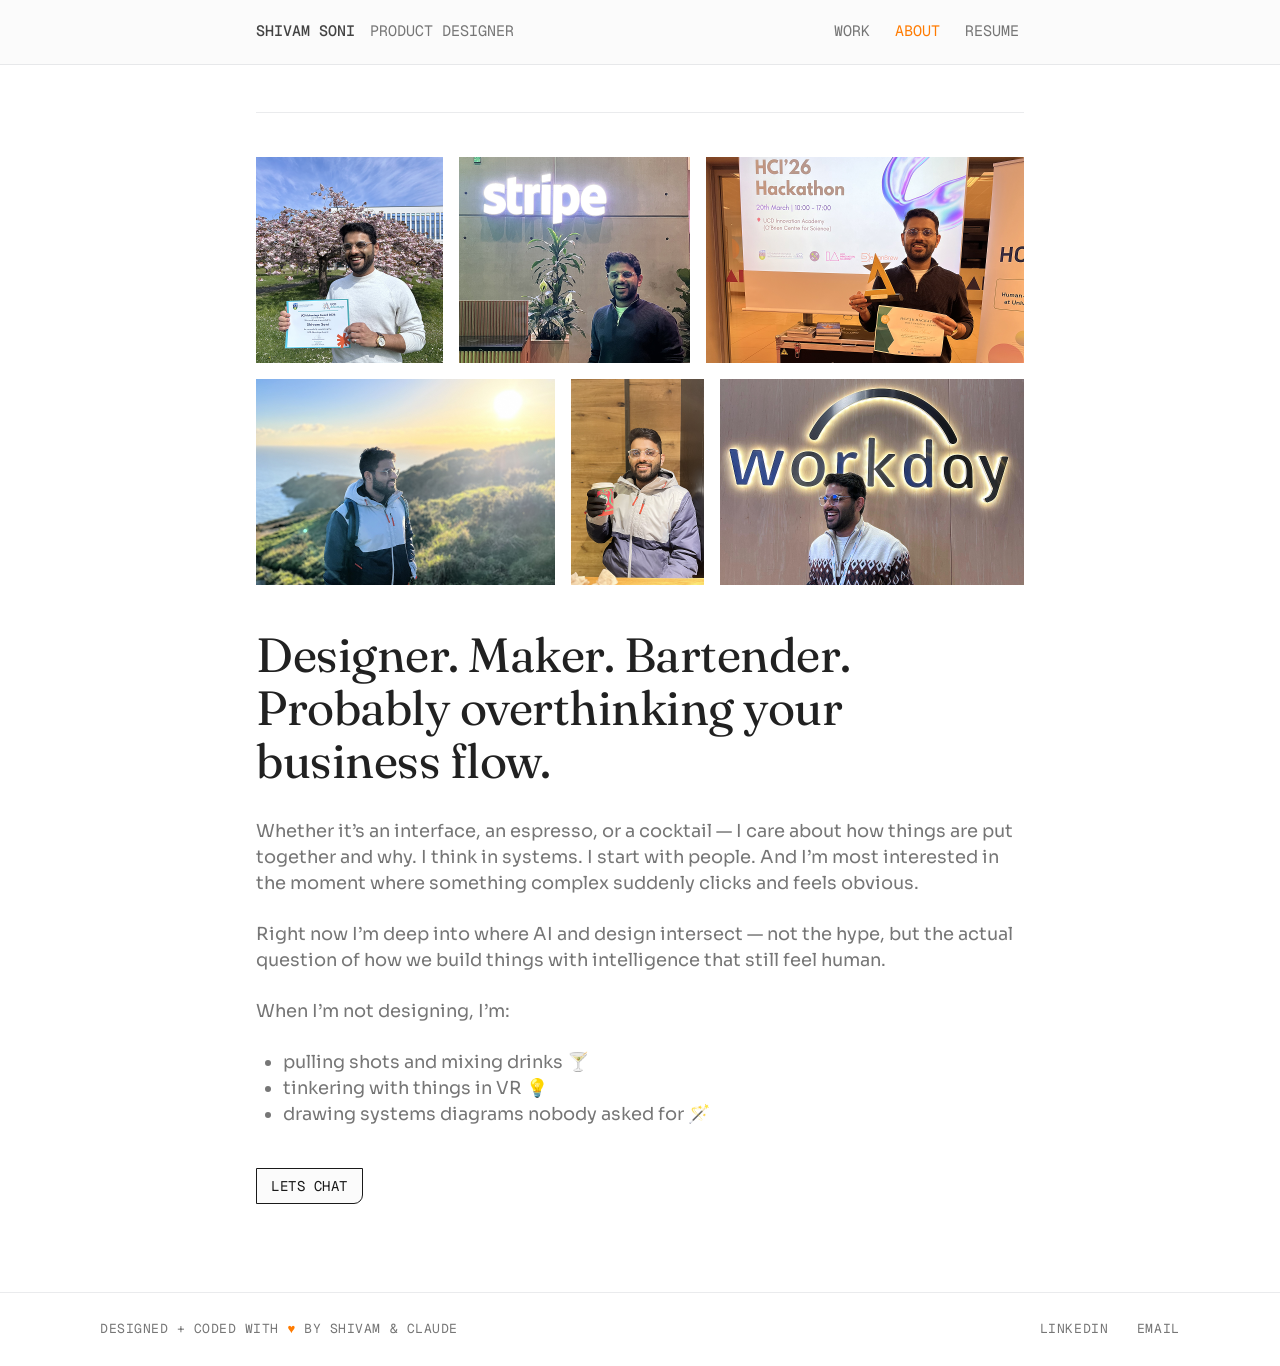
==== about.html @ de3214bd "Promote Home + About redesign, mockups, and favicon to production Sync production from staging (Port" ====
<!DOCTYPE html>
<html lang="en">
<head>
  <meta charset="UTF-8" />
  <meta name="viewport" content="width=device-width, initial-scale=1.0" />
  <link rel="icon" href="assets/favicon.svg" type="image/svg+xml" />
  <link rel="icon" href="assets/favicon-32.png" sizes="32x32" type="image/png" />
  <link rel="apple-touch-icon" href="assets/apple-touch-icon.png" />
  <title>About — Shivam Soni</title>
  <meta name="description" content="About Shivam Soni — product designer, maker and bartender who thinks in systems and starts with people, now working where AI and design intersect." />

  <!-- Open Graph -->
  <meta property="og:type" content="website" />
  <meta property="og:title" content="About — Shivam Soni" />
  <meta property="og:description" content="Designer. Maker. Bartender. Probably overthinking your business flow." />
  <meta property="og:image" content="assets/img/kickfurther/hero.png" />

  <link rel="preconnect" href="https://fonts.googleapis.com" />
  <link rel="preconnect" href="https://fonts.gstatic.com" crossorigin />
  <link href="https://fonts.googleapis.com/css2?family=Fraunces:opsz,wght@9..144,400;9..144,500;9..144,600&family=Mukta:wght@400;500;600;700&family=Sora:wght@400;600&family=Geist+Mono:wght@400;500&display=swap" rel="stylesheet" />
  <link rel="stylesheet" href="assets/css/styles.css" />
</head>
<body class="home about">

  <!-- ===================== TOP NAV ===================== -->
  <header class="site-nav">
    <div class="site-nav__inner">
      <div class="site-nav__rail" aria-hidden="true"></div>
      <div class="site-nav__col">
      <a class="brand" href="index.html">
        <span class="brand__name">Shivam Soni</span>
        <span class="brand__role">Product Designer</span>
      </a>
      <nav class="site-nav__nav" aria-label="Primary">
        <button class="site-nav__toggle" type="button" aria-expanded="false" aria-controls="nav-menu">
          <span>About</span>
          <svg class="site-nav__caret" viewBox="0 0 24 24" fill="none" aria-hidden="true"><path d="M6 9l6 6 6-6" stroke="currentColor" stroke-width="2" stroke-linecap="round" stroke-linejoin="round" /></svg>
        </button>
        <div class="site-nav__links" id="nav-menu">
          <a href="index.html">Work</a>
          <a href="about.html" class="is-current" aria-current="page">About</a>
          <a href="https://drive.google.com/file/d/1szhlKCJLZO5032RSUDJxsAey4lzY45WD/view?usp=drive_link" target="_blank" rel="noopener noreferrer">Resume</a>
        </div>
      </nav>
      </div>
    </div>
  </header>

  <!-- ===================== ABOUT ===================== -->
  <div class="home-layout">
    <main class="home-content">
      <div class="about-stack">

        <hr class="about-divider" />

        <!-- ===== Photo bento ===== -->
        <section class="about-bento" aria-label="Moments">
          <div class="about-bento__row about-bento__row--1">
            <figure class="about-bento__cell asset-slot" data-caption="Cherry blossoms &amp; a certificate">
              <img src="assets/img/about/photo-1.png" alt="Shivam holding a certificate under cherry blossoms" />
            </figure>
            <figure class="about-bento__cell asset-slot" data-caption="At the Stripe office">
              <img src="assets/img/about/photo-2.png" alt="Shivam in front of a Stripe sign" />
            </figure>
            <figure class="about-bento__cell asset-slot" data-caption="HCI&rsquo;26 Hackathon award">
              <img src="assets/img/about/photo-3.png" alt="Shivam holding an award at the HCI 2026 Hackathon" />
            </figure>
          </div>
          <div class="about-bento__row about-bento__row--2">
            <figure class="about-bento__cell asset-slot" data-caption="Sunset over the hills">
              <img src="assets/img/about/photo-4.png" alt="Shivam on a hillside at sunset" />
            </figure>
            <figure class="about-bento__cell asset-slot" data-caption="Coffee in hand">
              <img src="assets/img/about/photo-5.png" alt="Shivam holding a drink" />
            </figure>
            <figure class="about-bento__cell asset-slot" data-caption="At the Workday office">
              <img src="assets/img/about/photo-6.png" alt="Shivam in front of a Workday sign" />
            </figure>
          </div>
        </section>

        <!-- ===== Text ===== -->
        <div class="about-text">
          <h1 class="about-heading">Designer. Maker. Bartender. Probably overthinking your business flow.</h1>

          <div class="about-body">
            <p>Whether it&rsquo;s an interface, an espresso, or a cocktail &mdash; I care about how things are put together and why. I think in systems. I start with people. And I&rsquo;m most interested in the moment where something complex suddenly clicks and feels obvious.</p>
            <p>Right now I&rsquo;m deep into where AI and design intersect &mdash; not the hype, but the actual question of how we build things with intelligence that still feel human.</p>
            <p>When I&rsquo;m not designing, I&rsquo;m:</p>
            <ul>
              <li>pulling shots and mixing drinks &#127864;</li>
              <li>tinkering with things in VR &#128161;</li>
              <li>drawing systems diagrams nobody asked for &#129668;</li>
            </ul>
          </div>
        </div>

      </div>

      <div class="about-cta-wrap">
        <a class="about-cta" href="mailto:shivamsoni164@gmail.com">Lets Chat</a>
      </div>
    </main>
  </div>

  <!-- ===================== FOOTER ===================== -->
  <footer class="site-footer">
    <div class="site-footer__inner">
      <p class="site-footer__credit">Designed + Coded with <span class="heart">&hearts;</span> by Shivam &amp; Claude</p>
      <nav class="site-footer__links" aria-label="Social">
        <a href="https://www.linkedin.com/in/designbyshivam/" target="_blank" rel="noopener noreferrer">LinkedIn</a>
        <a href="mailto:shivamsoni164@gmail.com" target="_blank" rel="noopener noreferrer">Email</a>
      </nav>
    </div>
  </footer>

  <script src="assets/js/main.js"></script>
</body>
</html>
---- assets/css/styles.css ----
/* =====================================================================
   Sahayya case study — Shivam Soni
   Design tokens mirrored from Figma (Portfolio-Collab, node 13:1399)
   ===================================================================== */

:root {
  /* =================================================================
     Design tokens — single source of truth for the whole site.
     Values mirror the Figma "Mode 1" token export (Grey + Tangy Orange).
     ================================================================= */

  /* ---- Grey ramp (Figma "Grey") ---- */
  --grey-40:  #fbfbfb;
  --grey-50:  #fafafa;
  --grey-100: #f5f5f5;
  --grey-200: #e6e6e6;
  --grey-300: #d6d6d6;
  --grey-400: #a5a5a5;
  --grey-500: #767676;
  --grey-600: #575757;
  --grey-700: #434343;
  --grey-800: #212121;
  --grey-900: #1a1a1a;
  --grey-950: #0a0a0a;

  /* ---- Tangy Orange ramp (Figma "Tangy Orange") — brand accent ---- */
  --tangy-50:  #fff9ec;
  --tangy-100: #fff2d3;
  --tangy-200: #ffe2a5;
  --tangy-300: #ffcc6d;
  --tangy-400: #ffab32;
  --tangy-500: #ff910a;
  --tangy-600: #ff7b00;
  --tangy-700: #cc5902;
  --tangy-800: #a1460b;
  --tangy-900: #823b0c;
  --tangy-950: #461c04;

  /* ---- Semantic aliases (use these in components) ---- */
  --accent:        var(--tangy-600);   /* primary brand accent  #ff7b00 */
  --accent-strong: var(--tangy-700);   /* hover / pressed        #cc5902 */
  --accent-soft:   var(--tangy-400);   /* soft accent rules      #ffab32 */
  --accent-tint:   var(--tangy-50);    /* faint accent surface   #fff9ec */

  /* ---- Product / illustrative colours (NOT brand tokens — see note) ---- */
  --blue:       #3b41e3;      /* Sahayya app UI recreation */
  --blue-10:    #f5f5fe;
  --error:      #ff5630;      /* SQL-error dialog (semantic red) */
  --success:    #1f8a4c;      /* "mandatory/positive" status pill */

  /* ---- Surfaces ---- */
  --bg:            #ffffff;
  --persona-bg:    #f6efe6;   /* warm cream card (illustrative) */
  --lavender:      #f4f0fe;   /* hero placeholder tint (illustrative) */
  --hairline:      rgba(50, 64, 79, 0.10);

  /* ---- Type ---- */
  --font-sans: "Mukta", "Ek Mukta", -apple-system, BlinkMacSystemFont, "Segoe UI", Roboto, Arial, sans-serif;
  --font-mono: "Geist Mono", ui-monospace, SFMono-Regular, Menlo, Consolas, monospace;
  /* Serif display face for headings (Fraunces), matching the Figma design */
  --font-display: "Fraunces", Georgia, "Times New Roman", serif;
  /* Body/UI face for the Home + About pages (Figma uses Sora) */
  --font-body: "Sora", -apple-system, BlinkMacSystemFont, "Segoe UI", Roboto, Arial, sans-serif;

  /* ---- Layout ---- */
  --nav-h: 64px;
  --content-max: 768px;
  --sidebar-w: 200px;
  --gutter: 64px;
  --page-pad-x: 60px;
  --wrap-max: 1200px;
  --section-gap: 88px;
}

/* ---------------------------------------------------------------- reset */
*,
*::before,
*::after { box-sizing: border-box; }

html { scroll-behavior: smooth; scroll-padding-top: calc(var(--nav-h) + 24px); }

body {
  margin: 0;
  background: var(--bg);
  color: var(--grey-600);
  font-family: var(--font-sans);
  font-size: 18px;
  line-height: 1.6;
  -webkit-font-smoothing: antialiased;
  text-rendering: optimizeLegibility;
}

img { max-width: 100%; display: block; }
a { color: inherit; text-decoration: none; }

/* ================================================================= NAV */
.site-nav {
  position: sticky;
  top: 0;
  z-index: 100;
  background: var(--grey-40);            /* Figma grey/40 #fbfbfb */
  border-bottom: 1px solid var(--hairline);
}
.site-nav__inner {
  max-width: var(--wrap-max);
  margin: 0 auto;
  min-height: var(--nav-h);
  padding: 20px var(--page-pad-x) 21px;
  display: flex;
  align-items: center;
  gap: var(--gutter);
}
/* Empty rail + capped column mirror the page's content layout exactly,
   so the brand/links line up with the intro + cards below at every width. */
.site-nav__rail { flex: 0 0 var(--sidebar-w); }
.site-nav__col {
  flex: 1 1 auto;
  min-width: 0;
  max-width: var(--content-max);
  display: flex;
  align-items: center;
  justify-content: space-between;
}
.brand {
  display: flex;
  gap: 15px;
  align-items: flex-start;
  font-family: var(--font-mono);
  font-size: 15px;
  line-height: 22.5px;
  text-transform: uppercase;
}
.brand__name  { color: var(--grey-700); font-weight: 500; }
.brand__role  { color: var(--grey-500); }

/* ---- Primary nav wrapper (holds the desktop links + mobile toggle) ---- */
.site-nav__nav { position: relative; display: flex; align-items: center; }

.site-nav__links {
  display: flex;
  align-items: center;
  gap: 15px;
  font-family: var(--font-mono);
  font-size: 15px;
  line-height: 22.5px;
  text-transform: uppercase;
  color: var(--grey-500);
}
.site-nav__links a {
  padding: 0 5px;
  color: var(--grey-500);
  transition: color .18s ease;
}
.site-nav__links a:hover { color: var(--grey-700); }
.site-nav__links a.is-current { color: var(--accent); }

/* ---- Mobile dropdown toggle (hidden on desktop) ---- */
.site-nav__toggle {
  display: none;
  align-items: center;
  gap: 2px;
  padding: 0 5px;
  margin: 0;
  border: 0;
  background: none;
  cursor: pointer;
  font-family: var(--font-mono);
  font-size: 15px;
  line-height: 22.5px;
  text-transform: uppercase;
  color: var(--accent);
}
.site-nav__caret {
  width: 24px;
  height: 24px;
  flex: 0 0 auto;
  transition: transform .18s ease;
}
.site-nav__toggle[aria-expanded="true"] .site-nav__caret { transform: rotate(180deg); }

/* ============================================================== LAYOUT */
.layout {
  max-width: var(--wrap-max);
  margin: 0 auto;
  padding: 72px var(--page-pad-x) 40px;
  display: flex;
  align-items: flex-start;
  gap: var(--gutter);
}

/* ---- Sidebar ---- */
.sidebar {
  position: sticky;
  top: calc(var(--nav-h) + 40px);
  flex: 0 0 var(--sidebar-w);
  width: var(--sidebar-w);
}
.sidebar__back {
  display: inline-block;
  font-family: var(--font-mono);
  font-size: 13px;
  text-transform: uppercase;
  letter-spacing: .06em;
  color: var(--grey-500);
  margin-bottom: 28px;
  transition: color .18s ease;
}
.sidebar__back:hover { color: var(--grey-800); }

.section-nav { display: flex; flex-direction: column; gap: 12px; }
.section-nav__link {
  font-family: var(--font-mono);
  font-size: 13px;
  text-transform: uppercase;
  letter-spacing: .04em;
  color: var(--grey-400);
  transition: color .18s ease;
  width: fit-content;
}
.section-nav__link:hover { color: var(--grey-600); }
.section-nav__link.is-active { color: var(--grey-900); }

/* ---- Content column ---- */
.content {
  flex: 1 1 auto;
  min-width: 0;
  max-width: var(--content-max);
}

.section { margin-bottom: var(--section-gap); }
.section:last-child { margin-bottom: 0; }

/* ============================================================ TYPE-SETS */
.eyebrow {
  font-family: var(--font-mono);
  font-size: 15px;
  letter-spacing: .04em;
  text-transform: uppercase;
  color: var(--grey-400);
  margin: 0 0 22px;
}

.hero__title {
  font-family: var(--font-display);
  font-optical-sizing: auto;
  font-size: clamp(32px, 4.8vw, 48px);
  line-height: 1.06;
  letter-spacing: -0.015em;
  color: var(--grey-800);
  font-weight: 400;
  margin: 0 0 22px;
}
.hero__subtitle {
  font-size: clamp(19px, 2.2vw, 22px);
  line-height: 1.45;
  color: var(--grey-400);
  margin: 0 0 40px;
  max-width: 680px;
}

.section__title {
  font-family: var(--font-display);
  font-optical-sizing: auto;
  font-size: clamp(28px, 4vw, 42px);
  line-height: 1.12;
  letter-spacing: -0.005em;
  color: var(--grey-800);
  font-weight: 400;
  margin: 0 0 20px;
}

.body {
  font-size: clamp(18px, 2.2vw, 22px);
  line-height: 1.45;
  color: var(--grey-500);
  margin: 0 0 22px;
  max-width: var(--content-max);
}
.body:last-child { margin-bottom: 0; }
.body strong { color: var(--grey-800); font-weight: 600; }

.caption {
  font-family: var(--font-mono);
  font-size: 13px;
  color: var(--grey-400);
  margin: 12px 0 28px;
}

/* ================================================================ META */
.meta {
  display: grid;
  grid-template-columns: repeat(4, 1fr);
  gap: 48px;
  margin: 0;
  padding-top: 8px;
}
.meta__col dt {
  font-family: var(--font-mono);
  font-size: 14px;
  text-transform: uppercase;
  letter-spacing: .03em;
  color: var(--grey-500);
  margin-bottom: 8px;
}
.meta__col dd {
  margin: 0;
  font-size: 16px;
  line-height: 1.5;
  color: var(--grey-600);
}

/* ======================================================= ASSET SLOTS */
/* Framed placeholders that "just work" whether or not the real
   exported image is present. When the <img> loads, it covers the
   placeholder; when it 404s, main.js reveals a labelled panel.       */
.asset-slot {
  position: relative;
  margin: 0 0 32px;
  border: 1px solid var(--hairline);
  border-radius: 6px;
  overflow: hidden;
  background: var(--lavender);
}
.asset-slot img { width: 100%; height: auto; display: block; }

.asset-slot.is-missing { background: var(--grey-40); }
.asset-slot.is-missing img { display: none; }
.asset-slot.is-missing::after {
  content: attr(data-caption) " — add to /images";
  display: flex;
  align-items: center;
  justify-content: center;
  text-align: center;
  padding: 24px;
  min-height: 100%;
  font-family: var(--font-mono);
  font-size: 13px;
  color: var(--grey-400);
  background:
    repeating-linear-gradient(45deg, transparent, transparent 11px, rgba(0,0,0,.02) 11px, rgba(0,0,0,.02) 12px);
}
/* Give empty slots a sensible height via aspect ratios */
.hero__image { aspect-ratio: 766 / 512; }
.diagram { aspect-ratio: 761 / 325; }
.diagram--matrix { aspect-ratio: 768 / 630; background: var(--grey-40); }
.diagram--wide { aspect-ratio: 768 / 158; }
.asset-slot.is-missing { aspect-ratio: auto; }
/* When a real image is present, let it define the height (avoids crop/gap
   when an export's ratio differs slightly from the placeholder box). */
.asset-slot:has(img) { aspect-ratio: auto; border: none; background: transparent; border-radius: 0; }
.asset-slot.is-missing.hero__image::after { min-height: 320px; }
.asset-slot.is-missing.diagram::after { min-height: 240px; }
.asset-slot.is-missing.diagram--matrix::after { min-height: 420px; }
.asset-slot.is-missing.diagram--wide::after { min-height: 120px; }

/* Small dialog image — keep it dialog-sized, not full width */
.error-slot { max-width: 420px; }

/* ============================================================ PERSONA */
.persona {
  display: grid;
  grid-template-columns: 320px 1fr;
  gap: 0;
  background: var(--persona-bg);
  border-radius: 10px;
  overflow: hidden;
  margin-bottom: 40px;
}
.persona__media {
  position: relative;
  min-height: 340px;
  background: #e9ddcb;
}
.persona__photo {
  margin: 0;
  border: none;
  border-radius: 0;
  height: 100%;
  background: #e2d4bf;
}
.persona__photo,
.persona__photo img { height: 100%; }
.persona__photo img { object-fit: cover; }
.persona__photo.is-missing { aspect-ratio: auto; }
.persona__photo.is-missing::after { min-height: 340px; }

.persona__body { padding: 32px 34px; }
.persona__kicker {
  font-family: var(--font-mono);
  font-size: 12px;
  letter-spacing: .08em;
  text-transform: uppercase;
  color: var(--accent);
  margin: 0 0 14px;
}
.persona__name {
  font-size: 32px;
  line-height: 1.1;
  font-weight: 600;
  color: var(--grey-800);
  margin: 0 0 14px;
}
.persona__name span { color: var(--accent); }
.persona__desc {
  font-size: 16px;
  color: var(--grey-600);
  margin: 0 0 20px;
}
.persona__quote {
  margin: 0 0 22px;
  padding-left: 16px;
  border-left: 2px solid var(--accent-soft);
  font-size: 16px;
  font-style: italic;
  color: var(--grey-700);
}

/* ---- chips ---- */
.chip-row { list-style: none; margin: 0; padding: 0; display: flex; flex-wrap: wrap; gap: 8px; }
.chip {
  font-family: var(--font-mono);
  font-size: 12px;
  letter-spacing: .02em;
  color: var(--grey-600);
  background: rgba(255, 255, 255, 0.7);
  border: 1px solid rgba(0, 0, 0, 0.06);
  border-radius: 999px;
  padding: 6px 12px;
  white-space: nowrap;
}
.chip--overlay {
  position: absolute;
  z-index: 2;
  background: rgba(255, 255, 255, 0.92);
  box-shadow: 0 2px 10px rgba(0, 0, 0, 0.08);
}
.chip--a { top: 16px; left: 16px; }
.chip--b { bottom: 16px; left: 16px; }

/* =============================================================== HMW */
.hmw { list-style: none; margin: 22px 0; padding: 0; display: flex; flex-direction: column; gap: 28px; }
.hmw__item {
  border-left: 2px solid var(--accent-soft);
  padding: 2px 0 2px 18px;
  font-style: italic;
  font-size: 18px;
  line-height: 1.5;
  color: var(--grey-600);
}
.hmw__item strong { color: var(--grey-800); font-weight: 600; }

/* ========================================================= UI CARD */
.ui-card {
  border: 1px solid var(--grey-300);
  border-radius: 8px;
  overflow: hidden;
  background: #fff;
  box-shadow: 0 8px 30px rgba(0, 0, 0, 0.05);
  margin: 8px 0 4px;
}
.ui-card__tabs {
  display: flex;
  flex-wrap: wrap;
  gap: 4px;
  padding: 10px 14px 0;
  background: var(--blue-10);
  border-bottom: 1px solid var(--grey-300);
}
.ui-tab {
  font-family: var(--font-mono);
  font-size: 12px;
  color: var(--grey-500);
  padding: 8px 12px;
  border-radius: 6px 6px 0 0;
}
.ui-tab.is-active { color: var(--blue); background: #fff; font-weight: 500; box-shadow: inset 0 -2px 0 var(--blue); }
.ui-card__meta {
  display: flex;
  align-items: center;
  flex-wrap: wrap;
  gap: 10px;
  padding: 14px 18px;
  font-family: var(--font-mono);
  font-size: 12px;
  color: var(--grey-500);
}
.ui-status {
  font-family: var(--font-mono);
  font-size: 11px;
  text-transform: uppercase;
  letter-spacing: .04em;
  padding: 3px 9px;
  border-radius: 999px;
}
.ui-status--positive { color: var(--success); background: rgba(31, 138, 76, 0.10); }
.ui-status--mandatory { color: var(--accent); background: var(--accent-tint); }

.ui-table-wrap { overflow-x: auto; }
.ui-table { width: 100%; border-collapse: collapse; font-size: 14px; min-width: 460px; }
.ui-table th {
  text-align: left;
  font-family: var(--font-mono);
  font-size: 11px;
  text-transform: uppercase;
  letter-spacing: .04em;
  color: var(--grey-400);
  font-weight: 500;
  padding: 10px 18px;
  border-bottom: 1px solid var(--grey-300);
  background: var(--grey-40);
}
.ui-table td { padding: 11px 18px; color: var(--grey-700); border-bottom: 1px solid var(--grey-300); }
.ui-table__section td {
  font-family: var(--font-mono);
  font-size: 11px;
  text-transform: uppercase;
  letter-spacing: .05em;
  color: var(--grey-500);
  background: var(--blue-10);
}
.ui-table tbody tr:last-child td { border-bottom: none; }
.ui-card__remark {
  margin: 0;
  padding: 14px 18px 16px;
  font-size: 14px;
  color: var(--grey-600);
  border-top: 1px solid var(--grey-300);
}
.ui-card__remark span {
  font-family: var(--font-mono);
  font-size: 11px;
  text-transform: uppercase;
  letter-spacing: .04em;
  color: var(--grey-400);
  margin-right: 10px;
}

/* ======================================================= ERROR CARD */
.error-card {
  border: 1px solid rgba(255, 86, 48, 0.35);
  border-radius: 8px;
  background: #fff;
  max-width: 420px;
  margin: 8px 0 32px;
  overflow: hidden;
  box-shadow: 0 8px 30px rgba(0, 0, 0, 0.05);
}
.error-card__head {
  display: flex;
  align-items: center;
  gap: 10px;
  background: rgba(255, 86, 48, 0.08);
  color: var(--error);
  font-weight: 600;
  font-size: 15px;
  padding: 14px 18px;
  border-bottom: 1px solid rgba(255, 86, 48, 0.2);
}
.error-card__dot { width: 10px; height: 10px; border-radius: 50%; background: var(--error); flex: 0 0 auto; }
.error-card__label {
  font-family: var(--font-mono);
  font-size: 11px;
  text-transform: uppercase;
  letter-spacing: .05em;
  color: var(--grey-400);
  margin: 16px 18px 6px;
}
.error-card__body { margin: 0; padding: 0 18px 18px; font-size: 14px; color: var(--grey-600); line-height: 1.6; }

/* ============================================================= FOOTER */
.site-footer {
  border-top: 1px solid var(--hairline);
  margin-top: 40px;
}
.site-footer__inner {
  max-width: var(--wrap-max);
  margin: 0 auto;
  padding: 26px var(--page-pad-x);
  display: flex;
  align-items: center;
  justify-content: space-between;
  gap: 20px;
}
.site-footer__credit {
  font-family: var(--font-mono);
  font-size: 13px;
  text-transform: uppercase;
  letter-spacing: .04em;
  color: var(--grey-500);
  margin: 0;
}
.heart { color: var(--accent); }
.site-footer__links {
  display: flex;
  gap: 28px;
  font-family: var(--font-mono);
  font-size: 13px;
  text-transform: uppercase;
  letter-spacing: .05em;
  color: var(--grey-500);
}
.site-footer__links a { transition: color .18s ease; }
.site-footer__links a:hover { color: var(--grey-800); }

/* ============================================================== HOME */
.visually-hidden {
  position: absolute; width: 1px; height: 1px; padding: 0; margin: -1px;
  overflow: hidden; clip: rect(0 0 0 0); white-space: nowrap; border: 0;
}
/* Homepage has no sidebar, so its content is a single column centred on
   the page (not offset by an empty rail like the case-study layout). */
.home-layout {
  max-width: calc(var(--content-max) + var(--page-pad-x) * 2);
  margin: 0 auto;
  padding: 72px var(--page-pad-x) 40px;
}
.home-rail { display: none; }
.home-content { min-width: 0; max-width: none; }

/* Centre the shared nav on the homepage so it lines up with that column */
.home .site-nav__rail { display: none; }
.home .site-nav__col { margin: 0 auto; }

/* =====================================================================
   HOME PAGE (Figma 273:76 desktop / 313:3715 mobile)
   Wide two-column layout: hero (heading + intro), then case rows pairing
   a text column with a MacBook browser mockup. Two-column >=1280px,
   single-column stack below (tablet + mobile).
   ===================================================================== */
/* Full-width nav on the homepage (no sidebar rail; not the centred About nav).
   The nav wrap matches the homepage content wrap so the brand + links line up
   with the content edges at full width. */
.hp .site-nav__rail { display: none; }
.hp .site-nav__col { max-width: none; }
.hp .site-nav__inner,
.hp .site-footer__inner { max-width: calc(1602px + var(--page-pad-x) * 2); }

.hp-main {
  max-width: calc(1602px + var(--page-pad-x) * 2);
  margin: 0 auto;
  padding: clamp(48px, 8vw, 120px) var(--page-pad-x);
}
.hp-stack { display: flex; flex-direction: column; gap: 44px; }

/* ---- Hero ---- */
.hp-hero {
  display: flex;
  gap: 60px;
  align-items: flex-end;
  padding-bottom: 40px;
}
.hp-hero__title {
  flex: 642 1 0;
  min-width: 0;
  margin: 0;
  font-family: var(--font-display);
  font-optical-sizing: auto;
  font-weight: 400;
  font-size: clamp(24px, 3.4vw, 45px);
  line-height: 1.3;
  letter-spacing: -0.023em;
  color: var(--grey-900);
}
.hp-hero__title strong { font-weight: 600; }
.hp-hero__intro {
  flex: 900 1 0;
  min-width: 0;
  margin: 0;
  font-family: var(--font-body);
  font-size: clamp(14px, 1.15vw, 18px);
  line-height: 1.56;
  letter-spacing: 0.005em;
  color: var(--grey-700);
}
.hp-hero__intro strong { font-weight: 600; }

.hp-divider { border: 0; border-top: 1px solid var(--grey-300); margin: 0; }

/* ---- Work ---- */
.hp-work { display: flex; flex-direction: column; gap: 60px; padding-top: 40px; }
.hp-case {
  display: flex;
  gap: 60px;
  align-items: flex-start;
  text-decoration: none;
  color: inherit;
  border-radius: 12px;
  outline-offset: 8px;
}
.hp-case__text {
  flex: 642 1 0;
  min-width: 0;
  display: flex;
  flex-direction: column;
  gap: 36px;
}
.hp-case__head { display: flex; flex-direction: column; gap: 22px; }
.hp-eyebrow {
  font-family: var(--font-mono);
  font-size: clamp(12px, 1vw, 16px);
  line-height: 1.4;
  letter-spacing: .02em;
  text-transform: uppercase;
  color: var(--grey-400);
  margin: 0;
}
.hp-case__title {
  font-family: var(--font-display);
  font-optical-sizing: auto;
  font-weight: 400;
  font-size: clamp(22px, 2.6vw, 34px);
  line-height: 1.14;
  letter-spacing: -0.01em;
  color: var(--grey-900);
  margin: 0;
  transition: color .2s ease;
}
.hp-case__subtitle {
  font-family: var(--font-body);
  font-size: clamp(14px, 1.15vw, 18px);
  line-height: 1.45;
  color: var(--grey-700);
  margin: 0;
}
.hp-meta { display: flex; flex-wrap: wrap; gap: 16px; margin: 0; }
.hp-meta__col { display: flex; flex-direction: column; gap: 8px; flex: 0 0 auto; width: 180px; }
.hp-meta__col dt {
  font-family: var(--font-mono);
  font-size: clamp(12px, 1vw, 16px);
  line-height: 1.4;
  text-transform: uppercase;
  color: var(--grey-600);
}
.hp-meta__col dd {
  margin: 0;
  font-family: var(--font-body);
  font-size: clamp(14px, 1.15vw, 18px);
  line-height: 1.33;
  color: var(--grey-400);
}
.hp-case:hover .hp-case__title { color: var(--accent); }
.hp-case:focus-visible { outline: 2px solid var(--accent); }

/* ---- Case media (single browser-mockup image supplied by the designer) ---- */
.hp-case__media { flex: 900 1 0; min-width: 0; margin: 0; }
.hp-case__media.asset-slot { border: 0; border-radius: 0; background: transparent; }
.hp-case__media.asset-slot:not(.is-missing) { aspect-ratio: auto; }
.hp-case__media img { width: 100%; height: auto; display: block; }
/* Placeholder box until the mockup image is uploaded */
.hp-case__media.is-missing { aspect-ratio: 1600 / 1000; background: var(--grey-100); }
.hp-case__media.is-missing::after { min-height: 200px; }

/* Stack to a single column on tablet + mobile; laptop mockup goes on top */
@media (max-width: 1279px) {
  /* Stacked column: reset the desktop flex ratios (flex-basis:0 would collapse
     the height of each item — notably the mockup image — to 0 in a column). */
  .hp-hero { flex-direction: column; align-items: flex-start; gap: 30px; padding-bottom: 0; }
  .hp-hero__title, .hp-hero__intro { flex: 0 0 auto; width: 100%; }
  .hp-case { flex-direction: column; gap: 24px; }
  .hp-case__text { flex: 0 0 auto; width: 100%; }
  .hp-case__media { flex: 0 0 auto; width: 100%; order: -1; }
  .hp-work { gap: 44px; }
}
@media (max-width: 640px) {
  /* Meta columns shrink so Role + Timeline still sit side by side on phones */
  .hp-meta__col { width: auto; min-width: 108px; }
}

/* ========================================================= ANIMATION */
.fade-in { opacity: 0; transform: translateY(18px); transition: opacity .6s ease, transform .6s ease; }
.fade-in.visible { opacity: 1; transform: none; }
@media (prefers-reduced-motion: reduce) {
  html { scroll-behavior: auto; }
  .fade-in { opacity: 1; transform: none; transition: none; }
}

/* ========================================================= RESPONSIVE */
@media (max-width: 1080px) {
  :root { --page-pad-x: 40px; --gutter: 44px; --sidebar-w: 176px; }
}

@media (max-width: 900px) {
  :root { --page-pad-x: 32px; --section-gap: 64px; }
  /* Sidebar collapses, so the nav spans the full width too */
  .site-nav__rail { display: none; }
  .site-nav__col { max-width: none; }
  /* align-items:stretch pins the content column to the screen width so
     wide children (e.g. the Kickfurther blueprint strip) scroll inside
     their own box instead of blowing the page out horizontally. */
  .layout { flex-direction: column; align-items: stretch; padding-top: 40px; gap: 0; }
  .sidebar {
    position: static;
    width: 100%;
    flex-basis: auto;
    margin-bottom: 40px;
    padding-bottom: 20px;
    border-bottom: 1px solid var(--hairline);
  }
  .sidebar__back { margin-bottom: 18px; }
  .section-nav {
    flex-direction: row;
    flex-wrap: wrap;
    gap: 10px 18px;
  }
  .content { max-width: none; }
  .persona { grid-template-columns: 1fr; }
  .persona__media { min-height: 260px; }
  .persona__photo.is-missing::after { min-height: 220px; }
}

@media (max-width: 640px) {
  :root { --page-pad-x: 20px; --nav-h: 60px; }
  body { font-size: 16px; }
  .site-nav__inner { padding: 20px var(--page-pad-x) 21px; }

  /* Collapse the inline links into a dropdown revealed by the toggle */
  .site-nav__toggle { display: inline-flex; }
  .site-nav__links {
    display: none;
    position: absolute;
    top: calc(100% + 21px);
    right: 0;
    flex-direction: column;
    align-items: flex-start;
    gap: 15px;
    width: 120px;
    padding: 20px;
    background: var(--grey-100);                  /* Figma grey/100 */
    box-shadow: 0 2px 1px rgba(165, 165, 165, 0.1);
    z-index: 110;
  }
  .site-nav__links.is-open { display: flex; }

  .meta { grid-template-columns: repeat(2, 1fr); gap: 28px; }
  .persona__body { padding: 24px; }
  .site-footer__inner { flex-direction: column; align-items: flex-start; gap: 14px; }
}

@media (max-width: 400px) {
  .meta { grid-template-columns: 1fr; }
}

/* ---- Home responsive ---- */
@media (max-width: 900px) {
  .home-layout { padding-top: 40px; gap: 0; }
  .home-rail { display: none; }
  .home-content { max-width: none; }
}


/* =====================================================================
   Kickfurther case study — page-specific overrides
   Type system differs from Sahayya: Fraunces (display, serif) for
   headings, Ek Mukta for body, mono for labels. Merged into this single stylesheet (scoped to body.kf).
   ===================================================================== */

body.kf {
  /* Redefine the shared font tokens for this page only */
  --font-sans: "Mukta", "Ek Mukta", -apple-system, BlinkMacSystemFont, "Segoe UI", Roboto, Arial, sans-serif;
  --font-display: "Fraunces", Georgia, "Times New Roman", serif;
  --font-mono: "Geist Mono", ui-monospace, SFMono-Regular, Menlo, Consolas, monospace;

  /* Kickfurther-specific tokens */
  --kf-purple: #8b3fa3;
  --red-200: #fee5ea;
  --red-700: #ed3355;
  --red-800: #c72850;

  font-size: 18px;
}

/* ---- Type tuning for the serif/sans pairing ---- */
.kf .eyebrow { font-size: 15px; color: var(--grey-600); }

.kf .hero__title {
  font-weight: 400;
  font-size: clamp(32px, 4.8vw, 48px);
  line-height: 1.06;
  letter-spacing: -0.015em;
  font-optical-sizing: auto;
}
.kf .hero__subtitle {
  font-size: clamp(19px, 2.2vw, 22px);
  line-height: 1.45;
  color: var(--grey-400);
  max-width: 680px;
}
.kf .section__title {
  font-weight: 400;
  font-size: clamp(28px, 4vw, 42px);
  line-height: 1.12;
  letter-spacing: -0.005em;
  font-optical-sizing: auto;
}
.kf .body {
  font-size: clamp(18px, 2.2vw, 22px);
  line-height: 1.45;
  color: var(--grey-500);
}

/* ---- Sub-section headings (Ek Mukta Medium 26) ---- */
.kf-subhead {
  font-family: var(--font-sans);
  font-weight: 500;
  font-size: clamp(21px, 2.6vw, 26px);
  line-height: 1.25;
  color: var(--grey-700);
  margin: 10px 0 20px;
}

/* ---- The "in the dark" statements: Ek Mukta 22 / grey-700, bold lead-in,
       subtle grey-40 fill + orange left rule (per Figma) ---- */
.kf .hmw { gap: 30px; }
.kf .hmw__item {
  font-style: normal;
  font-size: clamp(18px, 2.2vw, 22px);
  line-height: 1.45;
  color: var(--grey-700);
  background: var(--grey-40);
  padding: 6px 0 6px 15px;
}
.kf .hmw__item strong { color: var(--grey-700); font-weight: 700; }

/* ===================================================== PROMISE CARDS */
.kf-cards {
  list-style: none;
  margin: 32px 0;
  padding: 0;
  display: grid;
  grid-template-columns: repeat(3, 1fr);
  gap: 24px;
}
.kf-card {
  display: flex;
  flex-direction: column;
  gap: 16px;
  background: var(--grey-50);
  border-radius: 12px;
  padding: 24px;
}
.kf-card__icon {
  width: 44px;
  height: 44px;
  border-radius: 50%;
  background: var(--kf-purple);
  display: flex;
  align-items: center;
  justify-content: center;
  flex: 0 0 auto;
  color: #fff;
}
.kf-card__icon svg { width: 20px; height: 20px; display: block; }
.kf-card__title {
  font-family: var(--font-sans);
  font-weight: 600;
  font-size: 20px;
  line-height: 1.25;
  color: var(--grey-900);
  margin: 0;
}
.kf-card__desc {
  font-size: 16px;
  line-height: 1.5;
  color: var(--grey-500);
  margin: 0;
}

/* ============================================== COMPLIANCE / ALERTS */
.kf-status {
  border: 1px solid var(--grey-200);
  border-radius: 10px;
  overflow: hidden;
  background: #fff;
  box-shadow: 0 8px 30px rgba(0, 0, 0, 0.05);
  margin: 8px 0 40px;
}
.kf-status__tabs {
  display: flex;
  flex-wrap: wrap;
  gap: 6px 22px;
  padding: 16px 20px;
  border-bottom: 1px solid var(--grey-200);
  background: var(--grey-40);
}
.kf-status__tab {
  display: inline-flex;
  align-items: center;
  gap: 8px;
  font-family: var(--font-mono);
  font-size: 12px;
  letter-spacing: .02em;
  text-transform: uppercase;
  color: var(--grey-600);
}
.kf-x {
  display: inline-flex;
  align-items: center;
  justify-content: center;
  width: 16px;
  height: 16px;
  border-radius: 50%;
  background: var(--red-700);
  color: #fff;
  font-size: 12px;
  line-height: 1;
}
.kf-alerts { list-style: none; margin: 0; padding: 14px 16px; display: flex; flex-direction: column; gap: 10px; }
.kf-alert {
  background: var(--red-200);
  color: var(--red-800);
  border-radius: 8px;
  padding: 12px 16px;
  font-size: 14px;
  line-height: 1.45;
}
.kf-alert a { color: var(--red-800); font-weight: 600; text-decoration: underline; text-underline-offset: 2px; }

/* ===================================================== BLUEPRINT STRIP */
.kf-strip {
  display: flex;
  gap: 16px;
  overflow-x: auto;
  padding-bottom: 10px;
  margin: 8px 0 32px;
  scroll-snap-type: x mandatory;
  -webkit-overflow-scrolling: touch;
}
.kf-strip__item {
  flex: 0 0 auto;
  height: clamp(240px, 40vw, 380px);
  margin: 0;
  scroll-snap-align: start;
}
.kf-strip__item img { width: auto; height: 100%; max-width: none; }

/* ===================================================== STAT TILES */
.kf-stats {
  display: grid;
  grid-template-columns: repeat(2, 1fr);
  gap: 24px;
  margin: 28px 0 8px;
}
.kf-stat {
  background: var(--grey-50);
  border: none;
  border-top: 3px solid var(--accent-soft);
  border-radius: 0;
  padding: 22px 24px;
  display: flex;
  flex-direction: column;
  gap: 12px;
}
.kf-stat__icon { width: 29px; height: 29px; color: var(--accent); flex: 0 0 auto; }
.kf-stat__icon svg { width: 100%; height: 100%; display: block; }
.kf-stat__num {
  font-family: var(--font-sans);
  font-weight: 700;
  font-size: clamp(34px, 4.6vw, 42px);
  line-height: 1;
  color: var(--grey-700);
}
.kf-stat__label {
  font-size: clamp(18px, 2.2vw, 24px);
  line-height: 1.35;
  color: var(--grey-700);
}

/* ===================================================== ASSET ASPECTS */
.kf .diagram--marketplace { aspect-ratio: 768 / 337; }
.kf .diagram--flow        { aspect-ratio: 768 / 420; }
.kf .diagram--investor    { aspect-ratio: 768 / 253; }
.kf .diagram--business    { aspect-ratio: 768 / 456; }
.kf .diagram--wide        { aspect-ratio: 840 / 193; }

.kf .asset-slot.is-missing.diagram--marketplace::after { min-height: 220px; }
.kf .asset-slot.is-missing.diagram--flow::after        { min-height: 280px; }
.kf .asset-slot.is-missing.diagram--investor::after    { min-height: 180px; }
.kf .asset-slot.is-missing.diagram--business::after    { min-height: 320px; }
.kf .asset-slot.is-missing.diagram--wide::after        { min-height: 150px; }
.kf .asset-slot.is-missing.kf-strip__item::after       { min-height: 220px; }

/* ===================================================== RESPONSIVE */
@media (max-width: 900px) {
  .kf-cards { grid-template-columns: 1fr; gap: 28px; }
}
@media (max-width: 640px) {
  body.kf { font-size: 17px; }
  .kf-stats { grid-template-columns: 1fr; }
  .kf-strip__item { flex-basis: 92%; }
}


/* =====================================================================
   About page (Figma node 236:2569) — centred column, photo bento,
   display heading + body. Reuses .home-layout / .home-content centring.
   ===================================================================== */
body.about .home-layout { padding-top: 47px; padding-bottom: 48px; }

.about-stack { display: flex; flex-direction: column; gap: 44px; width: 100%; }
.about-divider { border: 0; border-top: 1px solid var(--hairline); margin: 0; width: 100%; }

/* Photo bento — 768 × 428, two rows of three (widths per Figma). */
.about-bento {
  display: flex;
  flex-direction: column;
  gap: 16px;
  width: 100%;
  aspect-ratio: 768 / 428;
}
.about-bento__row { display: flex; gap: 16px; flex: 1 1 0; min-height: 0; }
.about-bento__cell {
  position: relative;
  min-width: 0;
  height: 100%;
  margin: 0;
  overflow: hidden;
  border-radius: 0;
}
.about-bento__cell img { width: 100%; height: 100%; object-fit: cover; display: block; }
/* Flex-grow ratios reproduce the exact column widths at 768 and scale down. */
.about-bento__row--1 .about-bento__cell:nth-child(1) { flex: 187 0 0; }
.about-bento__row--1 .about-bento__cell:nth-child(2) { flex: 231 0 0; }
.about-bento__row--1 .about-bento__cell:nth-child(3) { flex: 318 0 0; }
.about-bento__row--2 .about-bento__cell:nth-child(1) { flex: 299 0 0; }
.about-bento__row--2 .about-bento__cell:nth-child(2) { flex: 133 0 0; }
.about-bento__row--2 .about-bento__cell:nth-child(3) { flex: 304 0 0; }
/* Keep the missing-image placeholder filling its cell until photos are added */
.about-bento__cell.is-missing { aspect-ratio: auto; }
.about-bento__cell.is-missing::after { min-height: 100%; }

.about-text { display: flex; flex-direction: column; gap: 32px; width: 100%; }
.about-heading {
  font-family: var(--font-display);
  font-optical-sizing: auto;
  font-weight: 400;
  font-size: clamp(24px, 4.8vw, 48px);
  line-height: 1.1;
  letter-spacing: -0.01em;
  color: var(--grey-800);
  margin: 0;
}
/* Body switches to Sora (Figma) — 18/25 desktop, 14/24 mobile */
.about-body p {
  font-family: var(--font-body);
  font-size: clamp(14px, 1.4vw, 18px);
  line-height: 1.45;
  color: var(--grey-500);
  margin: 0 0 25px;
}
.about-body p:last-child { margin-bottom: 0; }
.about-body ul { margin: 0; padding-left: 27px; list-style: disc; }
.about-body li {
  font-family: var(--font-body);
  font-size: clamp(14px, 1.4vw, 18px);
  line-height: 1.45;
  color: var(--grey-500);
}

/* "Lets Chat" button — bordered pill, only the bottom-right corner rounded */
.about-cta-wrap { margin-top: 40px; }
.about-cta {
  display: inline-flex;
  align-items: center;
  justify-content: center;
  padding: 10px 14px;
  background: var(--grey-40);
  border: 1px solid var(--grey-900);
  border-radius: 0 0 9px 0;
  font-family: var(--font-mono);
  font-size: 14px;
  line-height: 1;
  letter-spacing: .04em;
  text-transform: uppercase;
  color: var(--grey-900);
  transition: background .18s ease, color .18s ease;
}
.about-cta:hover { background: var(--grey-900); color: var(--grey-40); }

@media (max-width: 640px) {
  .about-bento { aspect-ratio: auto; }
  .about-bento__row { height: 150px; flex: 0 0 auto; gap: 4px; }
  .about-bento { gap: 8px; }
  .about-divider { display: none; }
}
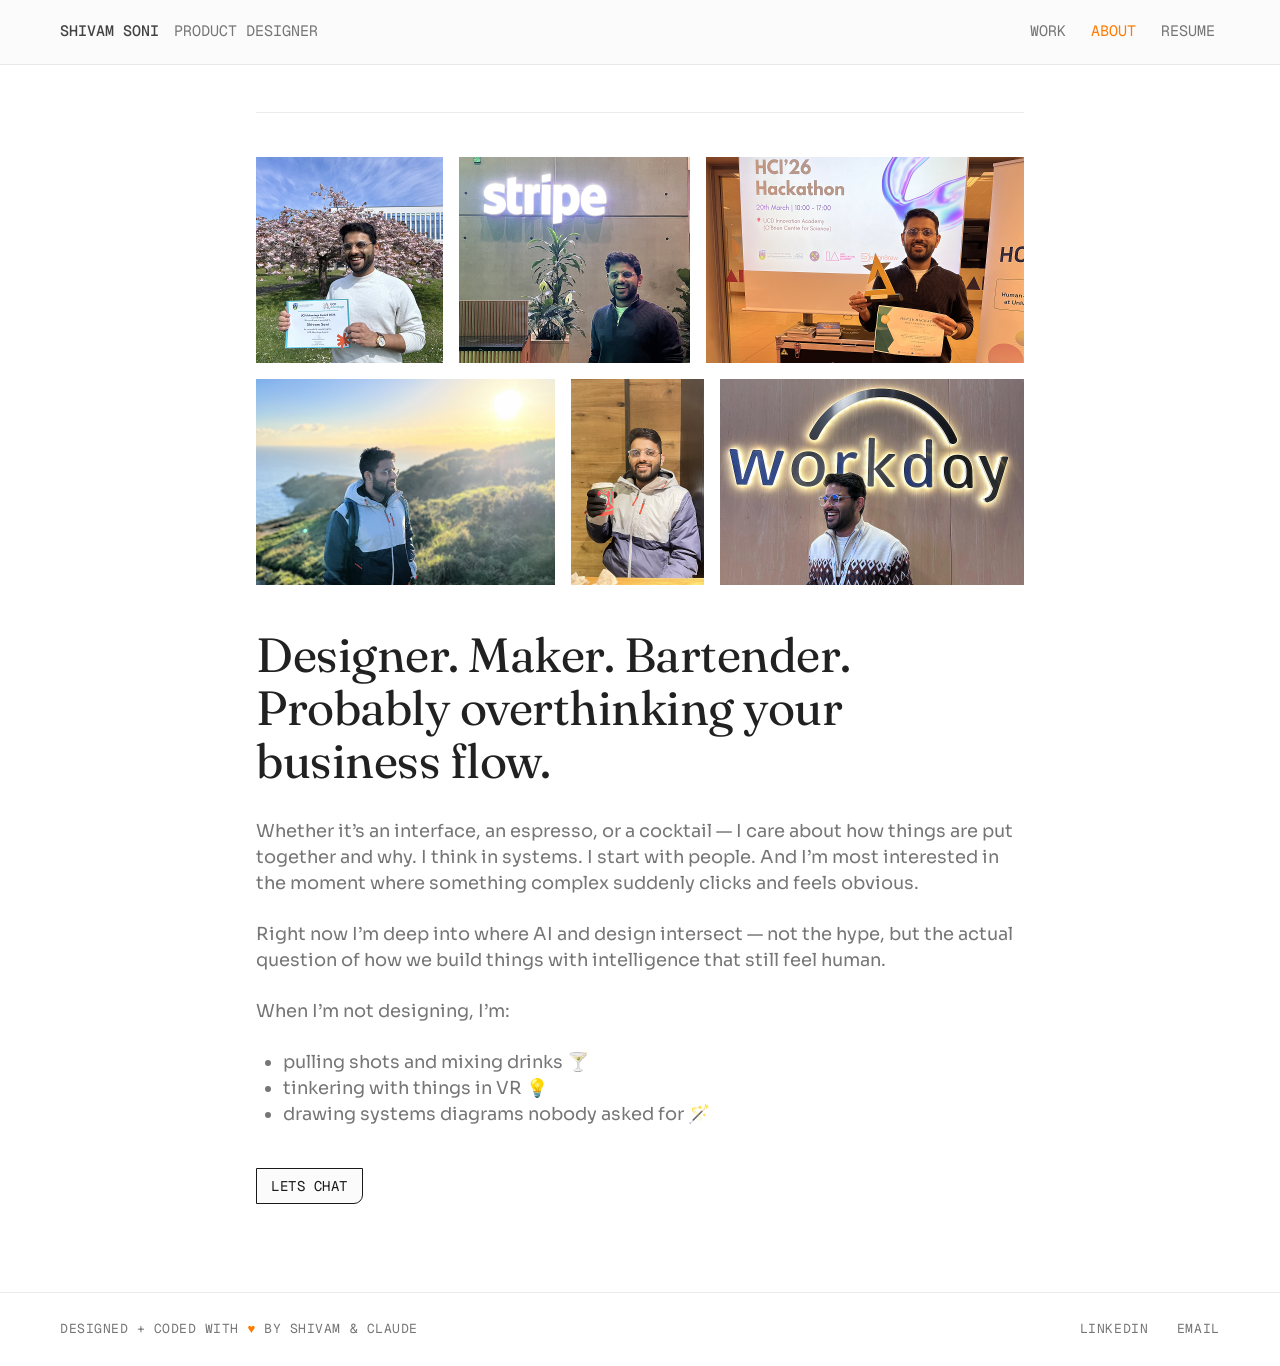
==== commit 8de69cae: "Add Vercel Web Analytics integration ## Vercel Web Analytics Implementation  Successfully installed " ====
--- a/about.html
+++ b/about.html
@@ -3,6 +3,14 @@
 <head>
   <meta charset="UTF-8" />
   <meta name="viewport" content="width=device-width, initial-scale=1.0" />
+  <!-- Microsoft Clarity -->
+  <script type="text/javascript">
+    (function(c,l,a,r,i,t,y){
+        c[a]=c[a]||function(){(c[a].q=c[a].q||[]).push(arguments)};
+        t=l.createElement(r);t.async=1;t.src="https://www.clarity.ms/tag/"+i;
+        y=l.getElementsByTagName(r)[0];y.parentNode.insertBefore(t,y);
+    })(window, document, "clarity", "script", "ylozhf8jq7");
+  </script>
   <link rel="icon" href="assets/favicon.svg" type="image/svg+xml" />
   <link rel="icon" href="assets/favicon-32.png" sizes="32x32" type="image/png" />
   <link rel="apple-touch-icon" href="assets/apple-touch-icon.png" />
@@ -19,6 +27,12 @@
   <link rel="preconnect" href="https://fonts.gstatic.com" crossorigin />
   <link href="https://fonts.googleapis.com/css2?family=Fraunces:opsz,wght@9..144,400;9..144,500;9..144,600&family=Mukta:wght@400;500;600;700&family=Sora:wght@400;600&family=Geist+Mono:wght@400;500&display=swap" rel="stylesheet" />
   <link rel="stylesheet" href="assets/css/styles.css" />
+  
+  <!-- Vercel Web Analytics -->
+  <script>
+    window.va = window.va || function () { (window.vaq = window.vaq || []).push(arguments); };
+  </script>
+  <script defer src="/_vercel/insights/script.js"></script>
 </head>
 <body class="home about">
 
@@ -98,7 +112,7 @@
       </div>
 
       <div class="about-cta-wrap">
-        <a class="about-cta" href="mailto:shivamsoni164@gmail.com">Lets Chat</a>
+        <a class="about-cta" href="https://mail.google.com/mail/?view=cm&amp;fs=1&amp;to=shivamsoni164@gmail.com" target="_blank" rel="noopener noreferrer">Lets Chat</a>
       </div>
     </main>
   </div>
--- a/assets/css/styles.css
+++ b/assets/css/styles.css
@@ -102,7 +102,8 @@
   border-bottom: 1px solid var(--hairline);
 }
 .site-nav__inner {
-  max-width: var(--wrap-max);
+  /* Uniform nav width across every page (1602 content + 60px gutters). */
+  max-width: calc(1602px + var(--page-pad-x) * 2);
   margin: 0 auto;
   min-height: var(--nav-h);
   padding: 20px var(--page-pad-x) 21px;
@@ -110,13 +111,13 @@
   align-items: center;
   gap: var(--gutter);
 }
-/* Empty rail + capped column mirror the page's content layout exactly,
-   so the brand/links line up with the intro + cards below at every width. */
-.site-nav__rail { flex: 0 0 var(--sidebar-w); }
+/* Rail is legacy (old content-aligned nav); the bar now spans the full inner
+   width on all pages, brand hard-left and links hard-right. */
+.site-nav__rail { display: none; }
 .site-nav__col {
   flex: 1 1 auto;
   min-width: 0;
-  max-width: var(--content-max);
+  max-width: none;
   display: flex;
   align-items: center;
   justify-content: space-between;
@@ -198,7 +199,8 @@
 .sidebar__back {
   display: inline-block;
   font-family: var(--font-mono);
-  font-size: 13px;
+  font-size: 16px;
+  line-height: 22.5px;
   text-transform: uppercase;
   letter-spacing: .06em;
   color: var(--grey-500);
@@ -210,7 +212,8 @@
 .section-nav { display: flex; flex-direction: column; gap: 12px; }
 .section-nav__link {
   font-family: var(--font-mono);
-  font-size: 13px;
+  font-size: 16px;
+  line-height: 22.5px;
   text-transform: uppercase;
   letter-spacing: .04em;
   color: var(--grey-400);
@@ -573,7 +576,8 @@
   margin-top: 40px;
 }
 .site-footer__inner {
-  max-width: var(--wrap-max);
+  /* Match the nav width so the footer aligns with the bar on every page. */
+  max-width: calc(1602px + var(--page-pad-x) * 2);
   margin: 0 auto;
   padding: 26px var(--page-pad-x);
   display: flex;
@@ -870,7 +874,7 @@
 }
 
 /* ---- Type tuning for the serif/sans pairing ---- */
-.kf .eyebrow { font-size: 15px; color: var(--grey-600); }
+.kf .eyebrow { font-size: 16px; line-height: 22.5px; color: var(--grey-500); }  /* Figma "Mono 16", Grey/500 */
 
 .kf .hero__title {
   font-weight: 400;
@@ -880,9 +884,11 @@
   font-optical-sizing: auto;
 }
 .kf .hero__subtitle {
-  font-size: clamp(19px, 2.2vw, 22px);
-  line-height: 1.45;
-  color: var(--grey-400);
+  font-family: var(--font-body);      /* Sora Regular (Figma hero subtitle) */
+  font-weight: 400;
+  font-size: 24px;
+  line-height: 32px;
+  color: var(--grey-700);             /* Figma grey/700 #434343 */
   max-width: 680px;
 }
 .kf .section__title {
@@ -893,9 +899,11 @@
   font-optical-sizing: auto;
 }
 .kf .body {
-  font-size: clamp(18px, 2.2vw, 22px);
-  line-height: 1.45;
-  color: var(--grey-500);
+  font-family: var(--font-body);      /* Sora (Figma "Body Regular 22") */
+  font-weight: 300;                    /* Light */
+  font-size: 18px;
+  line-height: 26px;
+  color: var(--grey-700);
 }
 
 /* ---- Sub-section headings (Ek Mukta Medium 26) ---- */
@@ -912,12 +920,15 @@
        subtle grey-40 fill + orange left rule (per Figma) ---- */
 .kf .hmw { gap: 30px; }
 .kf .hmw__item {
+  font-family: var(--font-body);
+  font-weight: 300;
   font-style: normal;
-  font-size: clamp(18px, 2.2vw, 22px);
-  line-height: 1.45;
-  color: var(--grey-700);
-  background: var(--grey-40);
-  padding: 6px 0 6px 15px;
+  font-size: 18px;
+  line-height: 26px;
+  color: var(--grey-600);
+  background: var(--grey-100);
+  border-left: 2px solid var(--tangy-500);   /* Figma Tangy Orange/500 #ff910a */
+  padding: 6px 15px;
 }
 .kf .hmw__item strong { color: var(--grey-700); font-weight: 700; }
 
@@ -1089,6 +1100,94 @@
   .kf-strip__item { flex-basis: 92%; }
 }
 
+/* =====================================================================
+   Case-study updates (Figma "KF Page" resync)
+   ===================================================================== */
+
+/* Nav on case-study pages now inherits the uniform base width (see
+   .site-nav__inner) so every page's nav has identical left/right gutters. */
+
+/* Introduction marketplace diagram */
+.kf .diagram--intro { aspect-ratio: 848 / 372; }
+.kf .asset-slot.is-missing.diagram--intro::after { min-height: 240px; }
+
+/* Wide flow maps / service blueprints — readable height, scroll horizontally */
+.kf .kf-scroll {
+  margin: 8px 0 32px;
+  overflow-x: auto;
+  overflow-y: hidden;
+  -webkit-overflow-scrolling: touch;
+}
+.kf .kf-scroll:has(img) {
+  border: 1px solid var(--grey-300);   /* Figma image frame */
+  border-radius: 11px;
+  background: var(--grey-40);
+}
+.kf .kf-scroll img {
+  height: clamp(280px, 46vw, 460px);
+  width: auto;
+  max-width: none;
+}
+.kf .asset-slot.is-missing.kf-scroll::after { min-height: 300px; }
+
+/* Two-up screenshot row (Go deeper into the cancellation flow) */
+.kf .kf-duo {
+  display: flex;
+  gap: 20px;
+  align-items: stretch;
+  margin: 8px 0 32px;
+}
+.kf .kf-duo__item { flex: 1 1 0; min-width: 0; margin: 0; }
+.kf .asset-slot.is-missing.kf-duo__item::after { min-height: 220px; }
+
+@media (max-width: 640px) {
+  .kf .kf-duo { flex-direction: column; }
+  /* In a column, flex-basis:0 collapses the items to ~0 height (and the
+     framed overflow:hidden then clips the image away) — reset to content height. */
+  .kf .kf-duo__item { flex: 0 0 auto; }
+  .kf .kf-scroll img { height: 260px; }
+  /* Hide the case-study side nav (Back + section links) on mobile only */
+  .cs .sidebar { display: none; }
+}
+
+/* ---------------------------------------------------------------------
+   Kickfurther revised layout (Figma) — fractional 3-column grid,
+   framed images, investor gallery. Max page width 1722px.
+   --------------------------------------------------------------------- */
+
+/* Main is now a 3-col grid: sidebar 0.25fr | content 1fr | empty 0.25fr */
+.kf .layout {
+  max-width: 1722px;
+  display: grid;
+  grid-template-columns: 0.25fr 1fr 0.25fr;
+  gap: 32px;
+  align-items: start;
+}
+.kf .sidebar { width: auto; }        /* fills col 1 (fluid) */
+.kf .content { max-width: none; }    /* fills col 2 (fluid) */
+/* Body copy fills the full content column edge-to-edge, like the images
+   (Figma body nodes span the whole column). */
+.kf .body { max-width: none; }
+
+@media (max-width: 900px) {
+  .kf .layout { grid-template-columns: 1fr; gap: 0; }   /* stack on tablet/mobile */
+}
+
+/* Framed images — 1px Grey/300 border + 11px radius (Figma) */
+.kf .asset-slot:has(img) {
+  border: 1px solid var(--grey-300);
+  border-radius: 11px;
+  overflow: hidden;
+  background: transparent;
+  aspect-ratio: auto;
+}
+/* wide scroll maps keep their frame but stay horizontally scrollable */
+.kf .kf-scroll:has(img) { overflow-x: auto; overflow-y: hidden; }
+
+/* Investor gallery (single combined image) */
+.kf .kf-gallery { margin: 8px 0 32px; }
+.kf .asset-slot.is-missing.kf-gallery::after { min-height: 480px; }
+
 
 /* =====================================================================
    About page (Figma node 236:2569) — centred column, photo bento,
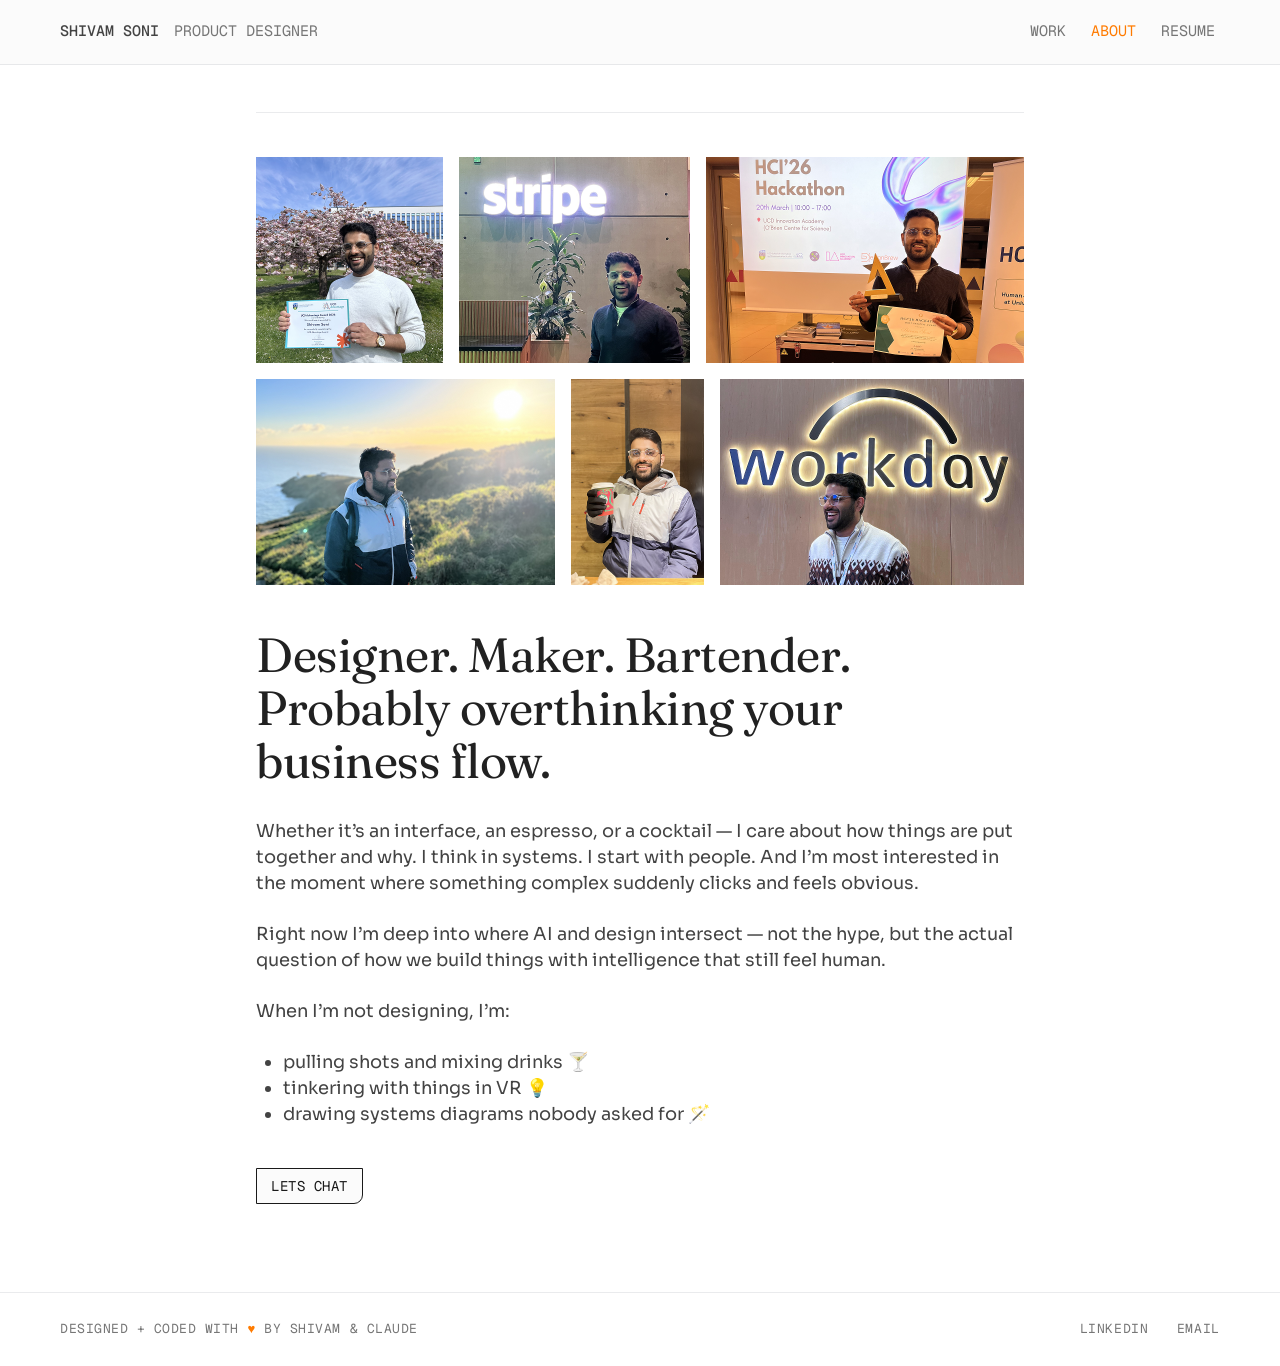
==== commit a6ddf759: "Cache-bust CSS and JS links (?v=) so deploys show the latest styles Co-Authored-By: Claude Opus 4.8 " ====
--- a/about.html
+++ b/about.html
@@ -26,13 +26,7 @@
   <link rel="preconnect" href="https://fonts.googleapis.com" />
   <link rel="preconnect" href="https://fonts.gstatic.com" crossorigin />
   <link href="https://fonts.googleapis.com/css2?family=Fraunces:opsz,wght@9..144,400;9..144,500;9..144,600&family=Mukta:wght@400;500;600;700&family=Sora:wght@400;600&family=Geist+Mono:wght@400;500&display=swap" rel="stylesheet" />
-  <link rel="stylesheet" href="assets/css/styles.css" />
-  
-  <!-- Vercel Web Analytics -->
-  <script>
-    window.va = window.va || function () { (window.vaq = window.vaq || []).push(arguments); };
-  </script>
-  <script defer src="/_vercel/insights/script.js"></script>
+  <link rel="stylesheet" href="assets/css/styles.css?v=20261002" />
 </head>
 <body class="home about">
 
@@ -128,6 +122,6 @@
     </div>
   </footer>
 
-  <script src="assets/js/main.js"></script>
+  <script src="assets/js/main.js?v=20261002"></script>
 </body>
 </html>
--- a/assets/css/styles.css
+++ b/assets/css/styles.css
@@ -889,7 +889,7 @@
   font-size: 24px;
   line-height: 32px;
   color: var(--grey-700);             /* Figma grey/700 #434343 */
-  max-width: 680px;
+  max-width: none;                    /* fill the content column, like the body copy */
 }
 .kf .section__title {
   font-weight: 400;
@@ -1243,7 +1243,7 @@
   font-family: var(--font-body);
   font-size: clamp(14px, 1.4vw, 18px);
   line-height: 1.45;
-  color: var(--grey-500);
+  color: var(--grey-700);
   margin: 0 0 25px;
 }
 .about-body p:last-child { margin-bottom: 0; }
@@ -1252,7 +1252,7 @@
   font-family: var(--font-body);
   font-size: clamp(14px, 1.4vw, 18px);
   line-height: 1.45;
-  color: var(--grey-500);
+  color: var(--grey-700);
 }
 
 /* "Lets Chat" button — bordered pill, only the bottom-right corner rounded */
@@ -1281,3 +1281,104 @@
   .about-bento { gap: 8px; }
   .about-divider { display: none; }
 }
+
+/* =====================================================================
+   Sahayya case study (Figma node 534:6485) — reuses the Kickfurther kit
+   (body.kf) and adds: a shader hero stage, image+text splits, numbered
+   notes, a four-bucket list, and a two-up "what I learned" grid.
+   Scoped to body.sa.
+   ===================================================================== */
+
+/* Thin section divider (Figma "Line 1" after Scope) */
+.sa .sa-rule {
+  border: 0;
+  border-top: 1px solid var(--grey-200);
+  margin: 8px 0 56px;
+  width: 100%;
+}
+
+/* ---- Figma image treatment --------------------------------------- *
+ * Every screenshot sits on a soft grey panel with the image inset,
+ * square corners and no stroke (overrides the kit's framed-image rule). */
+.sa .sa-shot:has(img) {
+  background: var(--grey-100);
+  border: 0;
+  border-radius: 0;
+  padding: 25px;
+}
+.sa .sa-split__media:has(img) {
+  border: 0;
+  border-radius: 0;
+  background: var(--grey-100);   /* grey container sits behind the image only */
+  padding: 20px;
+}
+
+/* ---- Image + text split (The customer, Solution 02 blocks) --------- *
+ * The grey panel spans the whole row; image left, text vertically
+ * centred on the right. */
+.sa .sa-split {
+  display: flex;
+  gap: 40px;
+  align-items: center;
+  margin: 8px 0 32px;
+}
+.sa .sa-split__media { flex: 1 1 0; min-width: 0; margin: 0; }
+.sa .sa-split__text  { flex: 1 1 0; min-width: 0; }
+.sa .sa-split__text .body:last-child { margin-bottom: 0; }
+.sa .asset-slot.is-missing.sa-split__media::after { min-height: 320px; }
+
+/* ---- Hero image: square corners, no stroke (Figma) ---------------- */
+.sa .hero__image:has(img) { border: 0; border-radius: 0; }
+
+/* ---- Full-width screenshots --------------------------------------- */
+.sa .asset-slot.is-missing.sa-shot::after { min-height: 300px; }
+
+/* ---- HMW bars: tighter spacing (match Figma) ---------------------- */
+.sa .hmw { gap: 16px; }
+
+/* ---- Big bold number for numbered notes (Figma: dark sans) --------- */
+.sa .sa-note__num {
+  display: block;
+  font-family: var(--font-body);
+  font-weight: 700;
+  font-size: 56px;
+  line-height: 1;
+  color: var(--grey-900);
+  margin-bottom: 14px;
+}
+
+/* ---- "What I learned" — two-up grid ------------------------------- */
+.sa .sa-lessons {
+  display: grid;
+  grid-template-columns: 1fr 1fr;
+  gap: 40px;
+  margin-top: 24px;
+}
+.sa .sa-lesson__num {
+  display: block;
+  font-family: var(--font-body);
+  font-weight: 700;
+  font-size: 56px;
+  line-height: 1;
+  color: var(--grey-900);
+  margin-bottom: 36px;
+}
+.sa .sa-lesson__title {
+  font-family: var(--font-body);
+  font-weight: 700;
+  font-size: 20px;
+  line-height: 1.3;
+  color: var(--grey-900);
+  margin: 0 0 10px;
+}
+
+@media (max-width: 860px) {
+  .sa .sa-split { flex-direction: column; gap: 24px; align-items: stretch; }
+  /* stacked: size to content so the image doesn't collapse to a strip */
+  .sa .sa-split__media, .sa .sa-split__text { flex: 0 0 auto; }
+  .sa .sa-lessons { grid-template-columns: 1fr; gap: 32px; }
+}
+@media (max-width: 640px) {
+  .sa .sa-note__num, .sa .sa-lesson__num { font-size: 46px; }
+  .sa .sa-split__media:has(img), .sa .sa-shot:has(img) { padding: 16px; }
+}
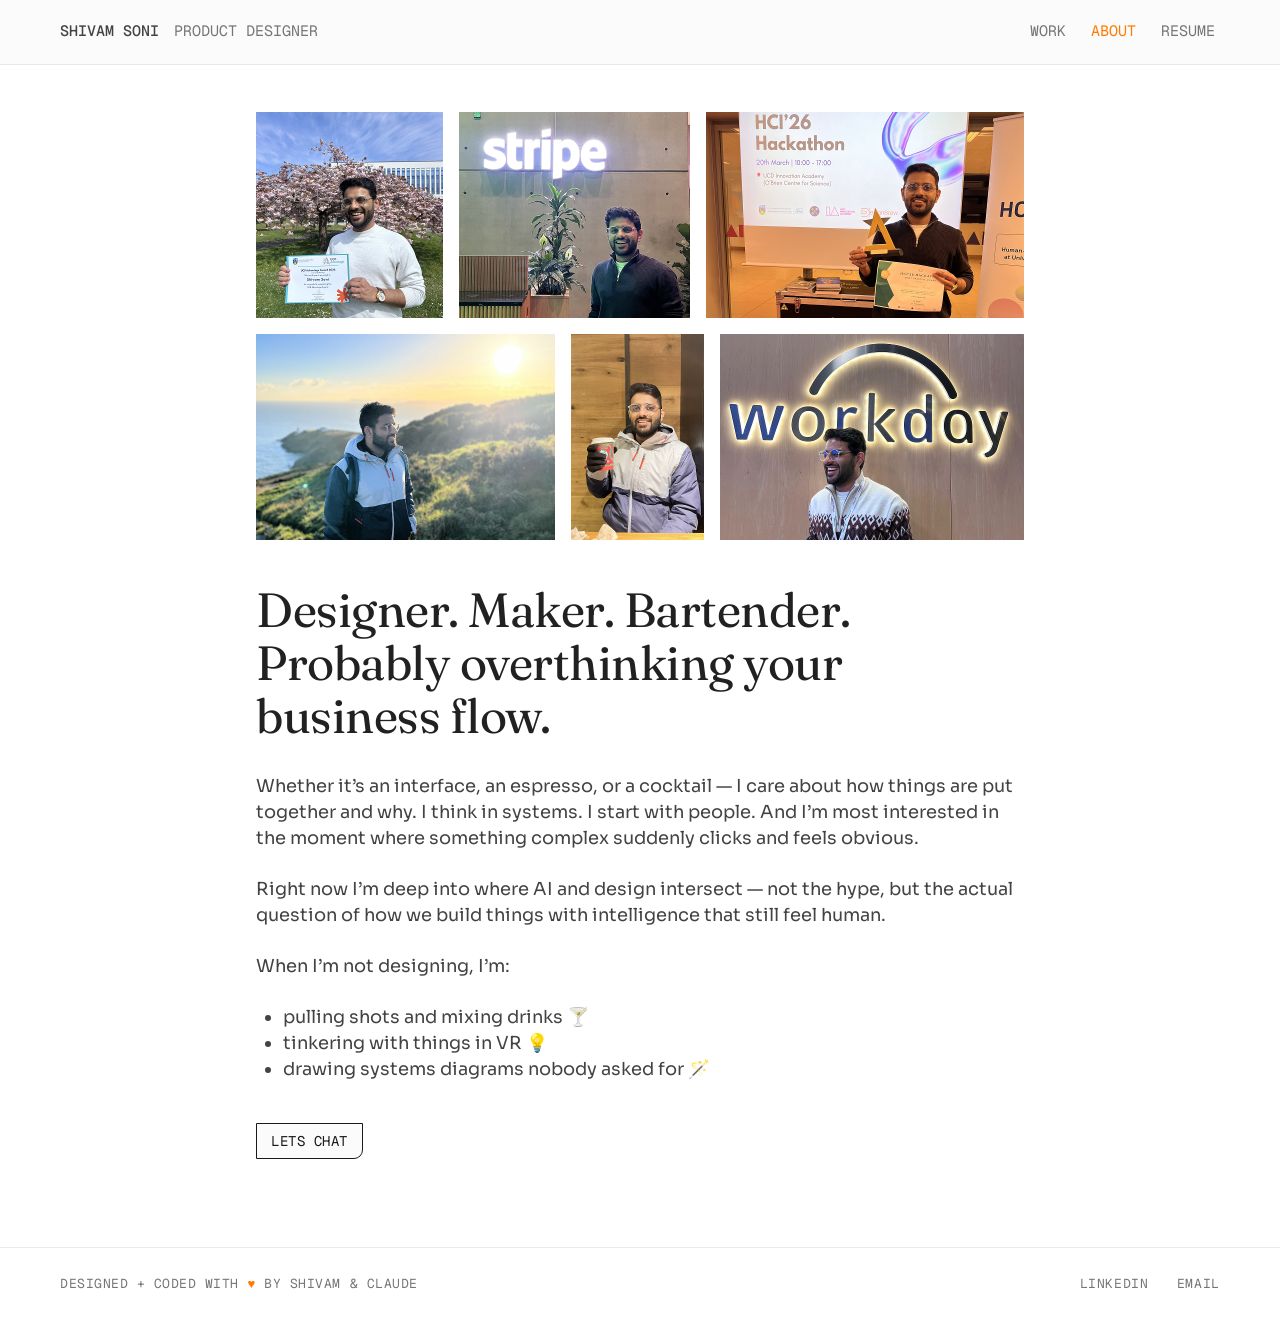
==== commit bb576260: "Promote latest staging: Agentic Design System page, updated home cards, About tweak Adds agentic-ds." ====
--- a/about.html
+++ b/about.html
@@ -26,7 +26,7 @@
   <link rel="preconnect" href="https://fonts.googleapis.com" />
   <link rel="preconnect" href="https://fonts.gstatic.com" crossorigin />
   <link href="https://fonts.googleapis.com/css2?family=Fraunces:opsz,wght@9..144,400;9..144,500;9..144,600&family=Mukta:wght@400;500;600;700&family=Sora:wght@400;600&family=Geist+Mono:wght@400;500&display=swap" rel="stylesheet" />
-  <link rel="stylesheet" href="assets/css/styles.css?v=20261002" />
+  <link rel="stylesheet" href="assets/css/styles.css?v=20261004" />
 </head>
 <body class="home about">
 
@@ -58,8 +58,6 @@
   <div class="home-layout">
     <main class="home-content">
       <div class="about-stack">
-
-        <hr class="about-divider" />
 
         <!-- ===== Photo bento ===== -->
         <section class="about-bento" aria-label="Moments">
--- a/assets/css/styles.css
+++ b/assets/css/styles.css
@@ -682,17 +682,19 @@
 
 /* ---- Work ---- */
 .hp-work { display: flex; flex-direction: column; gap: 60px; padding-top: 40px; }
+/* Each project is a grey card (Figma: grey-100 panel, 30px padding, 60px text/image gap) */
 .hp-case {
   display: flex;
   gap: 60px;
   align-items: flex-start;
+  padding: 30px;
+  background: var(--grey-100);
   text-decoration: none;
   color: inherit;
-  border-radius: 12px;
-  outline-offset: 8px;
+  outline-offset: 4px;
 }
 .hp-case__text {
-  flex: 642 1 0;
+  flex: 582 1 0;
   min-width: 0;
   display: flex;
   flex-direction: column;
@@ -713,16 +715,33 @@
   font-optical-sizing: auto;
   font-weight: 400;
   font-size: clamp(22px, 2.6vw, 34px);
-  line-height: 1.14;
+  line-height: 1.235;
   letter-spacing: -0.01em;
   color: var(--grey-900);
   margin: 0;
-  transition: color .2s ease;
+}
+/* Hover "underline reveal" on the inline title span (background-image technique,
+   not text-decoration). currentColor matches the text; box-decoration-break keeps
+   the underline continuous per line when the title wraps. */
+.hp-case__title-u {
+  background-image: linear-gradient(currentColor, currentColor);
+  background-repeat: no-repeat;
+  background-position: 0 90%;
+  background-size: 0 1.5px;
+  transition: background-size 0.583s cubic-bezier(0.16, 1, 0.2, 1);
+  box-decoration-break: clone;
+  -webkit-box-decoration-break: clone;
+}
+.hp-case:hover .hp-case__title-u,
+.hp-case:focus-visible .hp-case__title-u { background-size: 100% 1.5px; }
+@media (prefers-reduced-motion: reduce) {
+  .hp-case__title-u { transition: none; }
 }
 .hp-case__subtitle {
   font-family: var(--font-body);
+  font-weight: 300;
   font-size: clamp(14px, 1.15vw, 18px);
-  line-height: 1.45;
+  line-height: 1.667;
   color: var(--grey-700);
   margin: 0;
 }
@@ -738,11 +757,12 @@
 .hp-meta__col dd {
   margin: 0;
   font-family: var(--font-body);
-  font-size: clamp(14px, 1.15vw, 18px);
-  line-height: 1.33;
-  color: var(--grey-400);
-}
-.hp-case:hover .hp-case__title { color: var(--accent); }
+  font-size: clamp(14px, 1.15vw, 16px);
+  line-height: 24px;
+  color: var(--grey-500);
+}
+.hp-meta__col dd span { display: block; }
+.hp-meta__col dd span + span { margin-top: 2px; }
 .hp-case:focus-visible { outline: 2px solid var(--accent); }
 
 /* ---- Case media (single browser-mockup image supplied by the designer) ---- */
@@ -753,6 +773,9 @@
 /* Placeholder box until the mockup image is uploaded */
 .hp-case__media.is-missing { aspect-ratio: 1600 / 1000; background: var(--grey-100); }
 .hp-case__media.is-missing::after { min-height: 200px; }
+/* Agentic Design System card: a plain screen image (white, square top, 11.25px bottom corners) */
+.hp-case__media--screen { background: #fff; border-radius: 0 0 11.25px 11.25px; overflow: hidden; }
+.hp-case__media--screen img { aspect-ratio: 900 / 371; object-fit: cover; }
 
 /* Stack to a single column on tablet + mobile; laptop mockup goes on top */
 @media (max-width: 1279px) {
@@ -768,6 +791,7 @@
 @media (max-width: 640px) {
   /* Meta columns shrink so Role + Timeline still sit side by side on phones */
   .hp-meta__col { width: auto; min-width: 108px; }
+  .hp-case { padding: 20px; }
 }
 
 /* ========================================================= ANIMATION */
@@ -1196,7 +1220,6 @@
 body.about .home-layout { padding-top: 47px; padding-bottom: 48px; }
 
 .about-stack { display: flex; flex-direction: column; gap: 44px; width: 100%; }
-.about-divider { border: 0; border-top: 1px solid var(--hairline); margin: 0; width: 100%; }
 
 /* Photo bento — 768 × 428, two rows of three (widths per Figma). */
 .about-bento {
@@ -1279,7 +1302,6 @@
   .about-bento { aspect-ratio: auto; }
   .about-bento__row { height: 150px; flex: 0 0 auto; gap: 4px; }
   .about-bento { gap: 8px; }
-  .about-divider { display: none; }
 }
 
 /* =====================================================================
@@ -1327,8 +1349,51 @@
 .sa .sa-split__text .body:last-child { margin-bottom: 0; }
 .sa .asset-slot.is-missing.sa-split__media::after { min-height: 320px; }
 
-/* ---- Hero image: square corners, no stroke (Figma) ---------------- */
-.sa .hero__image:has(img) { border: 0; border-radius: 0; }
+/* ---- Hero stage: animated shader gradient + laptop mockup ---------- *
+ * Container clips the canvas; mockup (transparent PNG) sits on top so the
+ * moving gradient shows around and behind it. Square corners (match Figma).
+ * aspect-ratio matches the mockup so the laptop lands exactly as before.
+ * Un-scoped so it works in the Sahayya hero AND the home Sahayya card. */
+.sa-hero-stage {
+  position: relative;
+  overflow: hidden;
+  aspect-ratio: 2051 / 1426;
+  margin: 8px 0 40px;
+}
+.sa-hero-stage__canvas {
+  position: absolute;
+  inset: 0;
+  width: 100%;
+  height: 100%;
+  z-index: 0;
+  display: block;
+  pointer-events: none;                 /* never blocks clicks */
+  /* Fallback shown until WebGPU starts, and if it's unsupported.
+     Matches the Figma gradient palette. */
+  background: linear-gradient(135deg, #d7ddef 0%, #f5f5f5 50%, #d1cbfd 100%);
+}
+.sa-hero-stage__mockup {
+  position: relative;
+  z-index: 1;
+  display: block;
+  width: 100%;
+  height: auto;                         /* preserve aspect; no distortion */
+}
+/* In the home project card the stage has no extra vertical margin. */
+.hp-case__media .sa-hero-stage { margin: 0; }
+/* Home card hover: only the mockup zooms 5%; the shader canvas stays still.
+   The stage's overflow:hidden clips the zoomed image to the container. */
+.hp-case__media .sa-hero-stage__mockup {
+  transform: scale(1);
+  transform-origin: center center;
+  transition: transform 0.6s cubic-bezier(0.16, 1, 0.2, 1);
+  will-change: transform;
+}
+.hp-case:hover .hp-case__media .sa-hero-stage__mockup,
+.hp-case:focus-visible .hp-case__media .sa-hero-stage__mockup { transform: scale(1.05); }
+@media (prefers-reduced-motion: reduce) {
+  .hp-case__media .sa-hero-stage__mockup { transition: none; }
+}
 
 /* ---- Full-width screenshots --------------------------------------- */
 .sa .asset-slot.is-missing.sa-shot::after { min-height: 300px; }
@@ -1382,3 +1447,275 @@
   .sa .sa-note__num, .sa .sa-lesson__num { font-size: 46px; }
   .sa .sa-split__media:has(img), .sa .sa-shot:has(img) { padding: 16px; }
 }
+
+
+/* =====================================================================
+   Agentic Design Systems (Figma node 728:6952) — reuses the case-study kit
+   (body.kf) and the grey-panel screenshots (.sa-shot). Adds the Setup cards
+   and the 3-up Impact block. Scoped to body.ag so no other page is affected.
+   Spacing follows the Figma frame: 60px between sections, 30px body leading.
+   ===================================================================== */
+
+/* Section rhythm: 60px gap. flow-root keeps a panel's bottom margin inside the
+   section (Figma: 20px panel padding + 60px gap = 80px before the next title). */
+.ag .section { margin-bottom: 60px; display: flow-root; }
+.ag .section:last-child { margin-bottom: 0; }
+
+/* Body copy: Sora Light 18 / 30 (Figma "Body Regular 22") */
+.ag .body { line-height: 30px; margin: 0 0 20px; }
+
+/* Hero header (Figma): eyebrow 22.5 / title 48 (59px line box, -0.01em) / subtitle 24/32,
+   with 10px eyebrow→title, 20px title→subtitle and 32px subtitle→image gaps. */
+.ag .eyebrow { margin: 0 0 10px; }
+.ag .hero__title { line-height: 1.229; letter-spacing: -0.01em; margin: 0 0 20px; }
+.ag .hero__subtitle { margin: 0 0 32px; }
+/* Hero image: plain square-cornered slot */
+.ag .hero__image { margin: 0; }
+.ag .hero__image:has(img) { border: 0; border-radius: 0; }
+.ag .hero__image.is-missing { aspect-ratio: 16 / 9; }
+.ag .asset-slot.is-missing.hero__image::after { min-height: 100%; height: 100%; }
+
+/* Screenshot panels: 40px above (20 frame gap + 20 inset), 20px below */
+.ag .sa-shot { margin: 40px 0 20px; }
+
+/* ---- Setup cards ---------------------------------------------------- */
+.ag-cards {
+  list-style: none;
+  margin: 40px 0 0;
+  padding: 0;
+  display: grid;
+  grid-template-columns: repeat(3, minmax(0, 1fr));
+  gap: 32px;
+}
+.ag-card {
+  display: flex;
+  flex-direction: column;
+  gap: 20px;
+  padding: 15px;
+  background: var(--grey-100);
+  border: 1px solid #ededed;
+  border-radius: 10px;
+}
+.ag-card__icon { width: 40px; height: 40px; flex: 0 0 auto; display: block; }
+.ag-card__text { display: flex; flex-direction: column; gap: 10px; }
+.ag-card__title {
+  font-family: var(--font-body);
+  font-weight: 600;
+  font-size: 22px;
+  line-height: 28px;
+  color: var(--grey-700);
+  margin: 0;
+}
+.ag-card__desc {
+  font-family: var(--font-body);
+  font-weight: 300;
+  font-size: 18px;
+  line-height: 30px;
+  color: var(--grey-600);
+  margin: 0;
+}
+
+/* ---- Impact: three numbered columns -------------------------------- */
+.ag-lessons {
+  display: grid;
+  grid-template-columns: repeat(3, minmax(0, 1fr));
+  gap: 20px;
+  margin: 0;
+}
+.ag-lesson {
+  display: flex;
+  flex-direction: column;
+  gap: 40px;
+  padding: 40px 0;
+  color: var(--grey-700);
+}
+.ag-lesson__num {
+  display: block;
+  font-family: var(--font-body);
+  font-weight: 600;
+  font-size: 60px;
+  line-height: 1.2667;        /* Figma text box is 76px tall at 60px */
+}
+.ag-lesson__text { display: flex; flex-direction: column; gap: 10px; }
+.ag-lesson__title,
+.ag-lesson__desc {
+  font-family: var(--font-body);
+  font-size: 22px;
+  line-height: 32px;
+  margin: 0;
+}
+.ag-lesson__title { font-weight: 600; }
+.ag-lesson__desc { font-weight: 300; }
+
+/* ---- Banner: "Try the agent yourself" (Figma 746:10086 / mobile 746:10113) ---- */
+.ag-banner {
+  display: flex;
+  flex-direction: column;
+  align-items: flex-start;
+  gap: 24px;
+  padding: 20px;
+  margin: 0 0 60px;
+  background: var(--grey-200);
+  border: 1px solid var(--grey-300);
+}
+.ag-banner:last-child { margin-bottom: 0; }
+.ag-banner__text { display: flex; flex-direction: column; gap: 7px; width: 100%; }
+.ag-banner__title {
+  font-family: var(--font-display);
+  font-optical-sizing: auto;
+  font-weight: 400;
+  font-size: 24px;
+  line-height: 1.229;
+  color: var(--grey-800);
+  margin: 0;
+}
+/* "agent" is set larger than the rest of the title (Figma: 28px vs 24px) */
+.ag-banner__em { font-size: 28px; }
+.ag-banner__desc {
+  font-family: var(--font-body);
+  font-weight: 300;
+  font-size: 20px;
+  line-height: 30px;
+  color: var(--grey-700);
+  margin: 0;
+}
+.ag-banner__btn {
+  display: inline-flex;
+  align-items: center;
+  gap: 10px;
+  padding: 10px 16px;
+  background: var(--grey-900);
+  color: var(--grey-40);
+  font-family: var(--font-mono);
+  font-size: 18px;
+  line-height: 22px;
+  text-transform: uppercase;
+  text-decoration: none;
+  transition: background .18s ease, color .18s ease;
+}
+.ag-banner__icon { width: 21px; height: 21px; flex: 0 0 auto; display: block; object-fit: contain; }
+.ag-banner__btn:hover { background: var(--grey-40); color: var(--grey-900); box-shadow: inset 0 0 0 1px var(--grey-900); }
+.ag-banner__btn:focus-visible { outline: 2px solid var(--accent); outline-offset: 3px; }
+@media (prefers-reduced-motion: reduce) { .ag-banner__btn { transition: none; } }
+
+/* ---- Stacked layout (large phones / small tablets) ---- */
+@media (max-width: 760px) {
+  .ag-cards { grid-template-columns: 1fr; gap: 20px; }
+  .ag-lessons { grid-template-columns: 1fr; gap: 15px; }
+  .ag-lesson { padding: 10px 0; gap: 20px; }
+}
+
+/* ---- Phone (Figma "Home Page - Mobile", 390 wide) ---- */
+@media (max-width: 640px) {
+  .ag .section { margin-bottom: 25px; }
+  .ag .section__title { font-size: 24px; line-height: 34px; letter-spacing: -1.04px; margin: 0 0 15px; }
+  .ag .body { font-weight: 400; font-size: 14px; line-height: 24px; letter-spacing: 0.07px; color: var(--grey-600); margin: 0 0 15px; }
+
+  /* hero header */
+  .ag .hero__title { font-size: 24px; letter-spacing: -0.24px; margin: 0 0 20px; }
+  .ag .hero__subtitle { font-size: 18px; line-height: 28px; color: var(--grey-600); margin: 0 0 20px; }
+
+  /* image panels: 5px inset, 20px above / 5px below */
+  .ag .sa-shot { margin: 20px 0 5px; }
+  .ag .sa-shot:has(img) { padding: 5px; }
+
+  /* Setup cards */
+  .ag-cards { margin-top: 15px; }
+  .ag-card__title { font-size: 18px; color: var(--grey-600); }
+  .ag-card__desc { font-size: 14px; line-height: 24px; letter-spacing: 0.07px; }
+
+  /* Learning columns */
+  .ag-lessons { margin-top: 0; }
+  .ag-lesson { color: var(--grey-600); }
+  .ag-lesson__num { font-size: 40px; line-height: 1.25; }
+  .ag-lesson__title { font-size: 18px; line-height: 32px; }
+  .ag-lesson__desc { font-weight: 400; font-size: 14px; line-height: 24px; letter-spacing: 0.07px; }
+
+  /* banner */
+  .ag-banner { padding: 10px; gap: 18px; margin-bottom: 25px; }
+  .ag-banner__title { font-size: 22px; }
+  .ag-banner__em { font-size: inherit; }
+  .ag-banner__desc { font-size: 16px; line-height: 22px; }
+  .ag-banner__btn { padding: 10.08px 14.4px; gap: 7.2px; font-size: 12.96px; line-height: 15.84px; }
+  .ag-banner__icon { width: 15.12px; height: 15.12px; }
+}
+
+/* Hero video (silent autoplay loop): fills the Figma 1026 x 526 slot, cropped to fit */
+.ag .hero__image:has(video), .ag .hero__image.has-fallback { border: 0; border-radius: 0; background: transparent; }
+.hero__video { display: block; width: 100%; aspect-ratio: 16 / 9; object-fit: cover; }   /* same shape as the 1920x1080 recording */
+.asset-slot.is-missing video { display: none; }
+.hero__fallback { display: block; width: 100%; aspect-ratio: 16 / 9; object-fit: cover; }
+.hero__fallback[hidden], .hero__video[hidden], .vc__btn[hidden] { display: none; }
+
+/* ---- Hero video controls: slim dark bar (matches the banner button), flush at the bottom ---- */
+.vc {
+  position: absolute;
+  left: 0; right: 0; bottom: 0;
+  z-index: 2;
+  display: flex;
+  align-items: center;
+  gap: 4px;
+  height: 44px;
+  padding-right: 6px;
+  background: rgba(26, 26, 26, 0.88);
+  color: var(--grey-40);
+}
+.vc[hidden] { display: none; }
+.vc__btn {
+  flex: 0 0 auto;
+  display: grid;
+  place-items: center;
+  width: 44px;
+  height: 44px;
+  padding: 0;
+  background: none;
+  border: 0;
+  color: inherit;
+  cursor: pointer;
+  transition: background .18s ease, color .18s ease;
+}
+.vc__btn:hover { background: var(--grey-40); color: var(--grey-900); }
+.vc__btn:focus-visible, .vc__seek:focus-visible { outline: 2px solid var(--accent); outline-offset: -2px; }
+.vc__icon { display: none; width: 24px; height: 24px; }
+.vc[data-state="paused"]  .vc__icon--play,
+.vc[data-state="playing"] .vc__icon--pause,
+.vc[data-state="ended"]   .vc__icon--replay,
+.vc[data-muted="true"]    .vc__icon--mute,
+.vc[data-muted="false"]   .vc__icon--volume { display: block; }
+.vc__time {
+  flex: 0 0 auto;
+  min-width: 9ch;
+  text-align: right;
+  font-family: var(--font-mono);
+  font-size: 13px;
+  line-height: 1;
+  letter-spacing: .02em;
+  font-variant-numeric: tabular-nums;
+}
+.hero__video { cursor: pointer; }
+
+/* timeline */
+.vc__seek {
+  --p: 0%;
+  flex: 1 1 auto;
+  min-width: 0;
+  height: 24px;
+  margin: 0 8px;
+  background: transparent;
+  cursor: pointer;
+  -webkit-appearance: none;
+  appearance: none;
+}
+.vc__seek::-webkit-slider-runnable-track { height: 2px; background: linear-gradient(to right, var(--grey-40) var(--p), rgba(251, 251, 251, .35) var(--p)); }
+.vc__seek::-moz-range-track { height: 2px; background: rgba(251, 251, 251, .35); }
+.vc__seek::-moz-range-progress { height: 2px; background: var(--grey-40); }
+.vc__seek::-webkit-slider-thumb { -webkit-appearance: none; width: 10px; height: 10px; margin-top: -4px; background: var(--grey-40); border: 0; border-radius: 0; }
+.vc__seek::-moz-range-thumb { width: 10px; height: 10px; background: var(--grey-40); border: 0; border-radius: 0; }
+
+@media (max-width: 640px) {
+  .vc { height: 40px; padding-right: 4px; }
+  .vc__btn { width: 40px; height: 40px; }
+  .vc__time { font-size: 12px; min-width: 8ch; }
+  .vc__seek { margin: 0 6px; }
+}
+@media (prefers-reduced-motion: reduce) { .vc__btn { transition: none; } }
